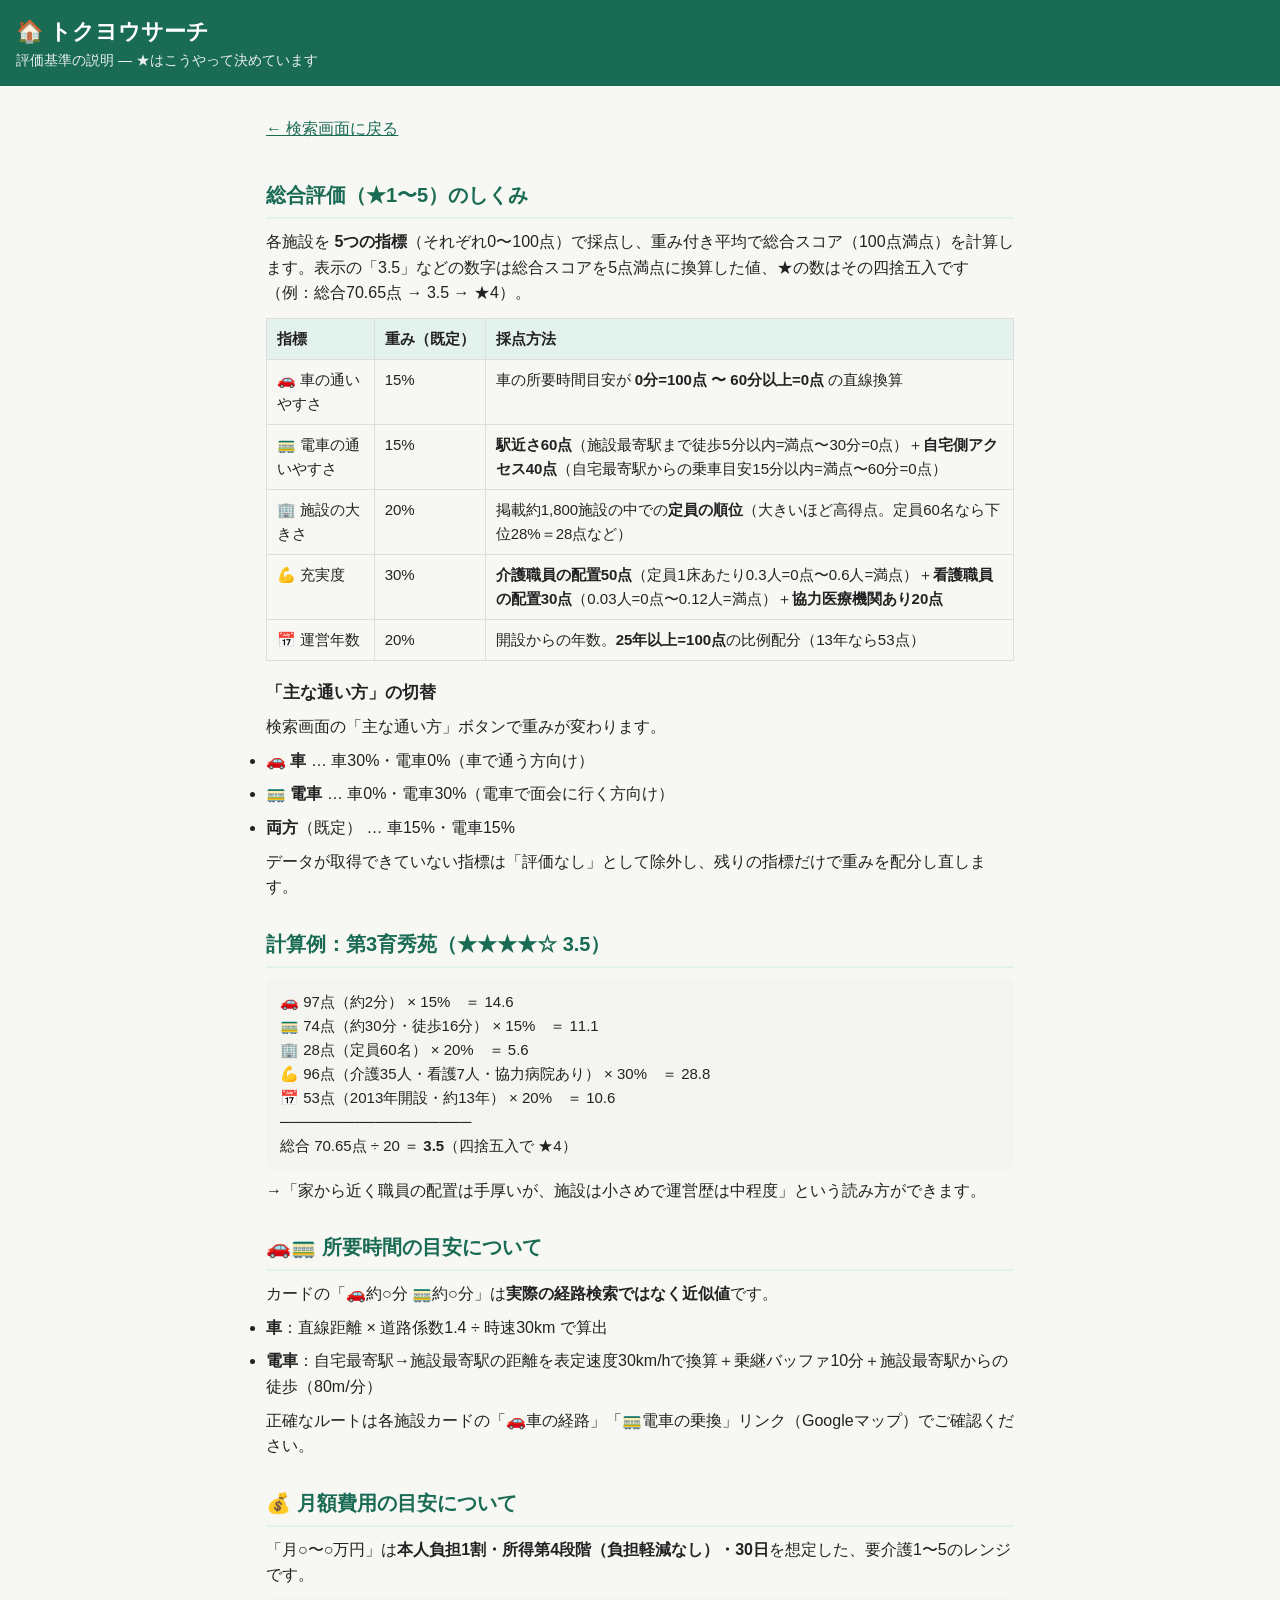
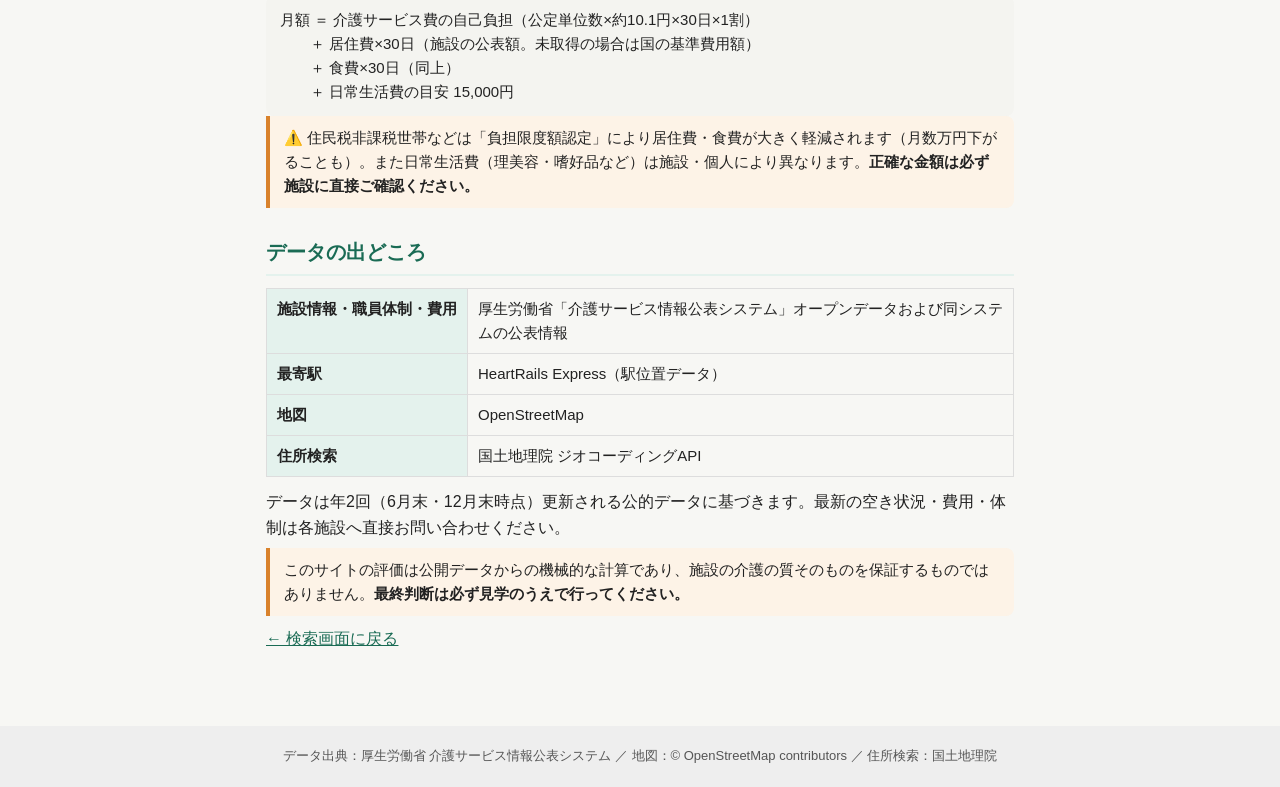
==== about.html @ 3d788d9f "評価基準ページとGoogleマップ経路リンクを追加 - about.html: 5指標の採点方法・計算例・費用の算出根拠・データ出典を全公開 - 各カードに「車の経路」「電車の乗換」リンク（Googl" ====
<!DOCTYPE html>
<html lang="ja">
<head>
<meta charset="UTF-8">
<meta name="viewport" content="width=device-width, initial-scale=1.0">
<meta name="robots" content="noindex, nofollow">
<title>評価基準の説明 — トクヨウサーチ</title>
<link rel="stylesheet" href="css/style.css">
<style>
  .doc { max-width: 780px; margin: 0 auto; padding: 20px 16px 40px; }
  .doc h2 { font-size: 20px; color: var(--primary); margin: 28px 0 10px; border-bottom: 2px solid var(--primary-light); padding-bottom: 6px; }
  .doc h3 { font-size: 17px; margin: 18px 0 6px; }
  .doc p, .doc li { font-size: 16px; margin: 8px 0; }
  .doc table { width: 100%; border-collapse: collapse; margin: 12px 0; font-size: 15px; }
  .doc th, .doc td { border: 1px solid var(--border); padding: 8px 10px; text-align: left; vertical-align: top; }
  .doc th { background: var(--primary-light); white-space: nowrap; }
  .doc .formula { background: #f4f4f0; border-radius: 8px; padding: 12px 14px; font-size: 15px; overflow-x: auto; }
  .doc .note { background: #fdf3e7; border-left: 4px solid var(--accent); padding: 10px 14px; border-radius: 0 8px 8px 0; font-size: 15px; }
  .back-link { display: inline-block; font-size: 16px; color: var(--primary); padding: 10px 0; }
</style>
</head>
<body>
<header class="site-header">
  <h1>🏠 トクヨウサーチ</h1>
  <p class="tagline">評価基準の説明 — ★はこうやって決めています</p>
</header>

<div class="doc">
<a class="back-link" href="index.html">← 検索画面に戻る</a>

<h2>総合評価（★1〜5）のしくみ</h2>
<p>各施設を <strong>5つの指標</strong>（それぞれ0〜100点）で採点し、重み付き平均で総合スコア（100点満点）を計算します。表示の「3.5」などの数字は総合スコアを5点満点に換算した値、★の数はその四捨五入です（例：総合70.65点 → 3.5 → ★4）。</p>

<table>
  <tr><th>指標</th><th>重み（既定）</th><th>採点方法</th></tr>
  <tr><td>🚗 車の通いやすさ</td><td>15%</td><td>車の所要時間目安が <strong>0分=100点 〜 60分以上=0点</strong> の直線換算</td></tr>
  <tr><td>🚃 電車の通いやすさ</td><td>15%</td><td><strong>駅近さ60点</strong>（施設最寄駅まで徒歩5分以内=満点〜30分=0点）＋<strong>自宅側アクセス40点</strong>（自宅最寄駅からの乗車目安15分以内=満点〜60分=0点）</td></tr>
  <tr><td>🏢 施設の大きさ</td><td>20%</td><td>掲載約1,800施設の中での<strong>定員の順位</strong>（大きいほど高得点。定員60名なら下位28%＝28点など）</td></tr>
  <tr><td>💪 充実度</td><td>30%</td><td><strong>介護職員の配置50点</strong>（定員1床あたり0.3人=0点〜0.6人=満点）＋<strong>看護職員の配置30点</strong>（0.03人=0点〜0.12人=満点）＋<strong>協力医療機関あり20点</strong></td></tr>
  <tr><td>📅 運営年数</td><td>20%</td><td>開設からの年数。<strong>25年以上=100点</strong>の比例配分（13年なら53点）</td></tr>
</table>

<h3>「主な通い方」の切替</h3>
<p>検索画面の「主な通い方」ボタンで重みが変わります。</p>
<ul>
  <li><strong>🚗 車</strong> … 車30%・電車0%（車で通う方向け）</li>
  <li><strong>🚃 電車</strong> … 車0%・電車30%（電車で面会に行く方向け）</li>
  <li><strong>両方</strong>（既定） … 車15%・電車15%</li>
</ul>
<p>データが取得できていない指標は「評価なし」として除外し、残りの指標だけで重みを配分し直します。</p>

<h2>計算例：第3育秀苑（★★★★☆ 3.5）</h2>
<div class="formula">
🚗 97点（約2分） × 15%　＝ 14.6<br>
🚃 74点（約30分・徒歩16分） × 15%　＝ 11.1<br>
🏢 28点（定員60名） × 20%　＝ 5.6<br>
💪 96点（介護35人・看護7人・協力病院あり） × 30%　＝ 28.8<br>
📅 53点（2013年開設・約13年） × 20%　＝ 10.6<br>
──────────────────<br>
総合 70.65点 ÷ 20 ＝ <strong>3.5</strong>（四捨五入で ★4）
</div>
<p>→「家から近く職員の配置は手厚いが、施設は小さめで運営歴は中程度」という読み方ができます。</p>

<h2>🚗🚃 所要時間の目安について</h2>
<p>カードの「🚗約○分 🚃約○分」は<strong>実際の経路検索ではなく近似値</strong>です。</p>
<ul>
  <li><strong>車</strong>：直線距離 × 道路係数1.4 ÷ 時速30km で算出</li>
  <li><strong>電車</strong>：自宅最寄駅→施設最寄駅の距離を表定速度30km/hで換算＋乗継バッファ10分＋施設最寄駅からの徒歩（80m/分）</li>
</ul>
<p>正確なルートは各施設カードの「🚗車の経路」「🚃電車の乗換」リンク（Googleマップ）でご確認ください。</p>

<h2>💰 月額費用の目安について</h2>
<p>「月○〜○万円」は<strong>本人負担1割・所得第4段階（負担軽減なし）・30日</strong>を想定した、要介護1〜5のレンジです。</p>
<div class="formula">
月額 ＝ 介護サービス費の自己負担（公定単位数×約10.1円×30日×1割）<br>
　　＋ 居住費×30日（施設の公表額。未取得の場合は国の基準費用額）<br>
　　＋ 食費×30日（同上）<br>
　　＋ 日常生活費の目安 15,000円
</div>
<div class="note">
⚠️ 住民税非課税世帯などは「負担限度額認定」により居住費・食費が大きく軽減されます（月数万円下がることも）。また日常生活費（理美容・嗜好品など）は施設・個人により異なります。<strong>正確な金額は必ず施設に直接ご確認ください。</strong>
</div>

<h2>データの出どころ</h2>
<table>
  <tr><th>施設情報・職員体制・費用</th><td>厚生労働省「介護サービス情報公表システム」オープンデータおよび同システムの公表情報</td></tr>
  <tr><th>最寄駅</th><td>HeartRails Express（駅位置データ）</td></tr>
  <tr><th>地図</th><td>OpenStreetMap</td></tr>
  <tr><th>住所検索</th><td>国土地理院 ジオコーディングAPI</td></tr>
</table>
<p>データは年2回（6月末・12月末時点）更新される公的データに基づきます。最新の空き状況・費用・体制は各施設へ直接お問い合わせください。</p>

<div class="note">
このサイトの評価は公開データからの機械的な計算であり、施設の介護の質そのものを保証するものではありません。<strong>最終判断は必ず見学のうえで行ってください。</strong>
</div>

<a class="back-link" href="index.html">← 検索画面に戻る</a>
</div>

<footer class="site-footer">
  <p>データ出典：厚生労働省 介護サービス情報公表システム ／ 地図：© OpenStreetMap contributors ／ 住所検索：国土地理院</p>
</footer>
</body>
</html>
---- css/style.css ----
/* トクヨウサーチ — 高齢者配慮: 16px以上・44pxタップ領域・AAコントラスト (NFR-02/03) */
* { box-sizing: border-box; margin: 0; padding: 0; }

:root {
  --primary: #1a6b54;
  --primary-light: #e4f2ed;
  --accent: #d9822b;
  --text: #222;
  --text-sub: #555;
  --bg: #f7f7f4;
  --card-bg: #fff;
  --border: #ddd;
  --star: #e8a013;
}

body {
  font-family: "Hiragino Kaku Gothic ProN", "Yu Gothic UI", "Meiryo", sans-serif;
  font-size: 16px;
  color: var(--text);
  background: var(--bg);
  line-height: 1.6;
}

.visually-hidden {
  position: absolute; width: 1px; height: 1px;
  clip: rect(0 0 0 0); overflow: hidden;
}

/* ---- ヘッダー ---- */
.site-header {
  background: var(--primary);
  color: #fff;
  padding: 14px 16px;
}
.site-header h1 { font-size: 22px; }
.tagline { font-size: 14px; opacity: 0.9; }
.header-row { display: flex; justify-content: space-between; align-items: center; gap: 12px; flex-wrap: wrap; }
.header-nav a {
  color: #fff;
  font-size: 15px;
  text-decoration: none;
  border: 1.5px solid rgba(255, 255, 255, 0.7);
  border-radius: 8px;
  padding: 8px 14px;
  min-height: 44px;
  display: inline-flex;
  align-items: center;
}
.header-nav a:hover { background: rgba(255, 255, 255, 0.15); }

/* ---- 検索パネル ---- */
.search-panel {
  background: #fff;
  padding: 12px 16px;
  border-bottom: 1px solid var(--border);
}
.address-row { display: flex; gap: 8px; max-width: 640px; }
#address-input {
  flex: 1;
  font-size: 16px;
  padding: 10px 12px;
  min-height: 44px;
  border: 2px solid var(--border);
  border-radius: 8px;
}
#address-input:focus { border-color: var(--primary); outline: none; }
#search-btn {
  font-size: 16px;
  font-weight: bold;
  min-height: 44px;
  padding: 0 20px;
  background: var(--primary);
  color: #fff;
  border: none;
  border-radius: 8px;
  cursor: pointer;
}
#search-btn:hover { background: #135843; }

.geo-message {
  margin-top: 8px;
  padding: 10px 12px;
  background: #fdf3e7;
  border: 1px solid var(--accent);
  border-radius: 8px;
  font-size: 15px;
}
.geo-message button {
  display: block;
  width: 100%;
  text-align: left;
  font-size: 15px;
  padding: 8px 10px;
  margin-top: 6px;
  min-height: 44px;
  background: #fff;
  border: 1px solid var(--border);
  border-radius: 6px;
  cursor: pointer;
}
.geo-message button:hover { background: var(--primary-light); }

.controls {
  display: flex;
  flex-wrap: wrap;
  gap: 14px 24px;
  margin-top: 12px;
  align-items: center;
}
.control-group { display: flex; align-items: center; gap: 8px; }
.control-label { font-size: 14px; color: var(--text-sub); font-weight: bold; white-space: nowrap; }

.seg { display: inline-flex; border: 2px solid var(--primary); border-radius: 8px; overflow: hidden; }
.seg button {
  font-size: 15px;
  padding: 8px 14px;
  min-height: 44px;
  min-width: 44px;
  border: none;
  background: #fff;
  color: var(--primary);
  cursor: pointer;
  border-right: 1px solid var(--primary-light);
}
.seg button:last-child { border-right: none; }
.seg button.active { background: var(--primary); color: #fff; font-weight: bold; }

#sort-select {
  font-size: 15px;
  min-height: 44px;
  padding: 8px;
  border: 2px solid var(--border);
  border-radius: 8px;
  background: #fff;
}

/* ---- 地図 ---- */
#map {
  height: 420px;
  border-bottom: 3px solid var(--primary);
}

/* ---- 結果一覧 ---- */
.result-section { max-width: 860px; margin: 0 auto; padding: 16px; }
#result-count { font-size: 18px; margin-bottom: 12px; }

.facility-card {
  background: var(--card-bg);
  border: 1px solid var(--border);
  border-radius: 12px;
  padding: 14px 16px;
  margin-bottom: 12px;
  cursor: pointer;
  transition: box-shadow 0.15s, border-color 0.15s;
}
.facility-card:hover, .facility-card.highlighted {
  border-color: var(--primary);
  box-shadow: 0 2px 10px rgba(26, 107, 84, 0.25);
}
.card-top { display: flex; justify-content: space-between; align-items: baseline; gap: 8px; flex-wrap: wrap; }
.card-name { font-size: 18px; font-weight: bold; color: var(--primary); }
.card-stars { font-size: 16px; color: var(--star); white-space: nowrap; font-weight: bold; }
.card-stars .score-num { color: var(--text-sub); font-size: 14px; font-weight: normal; }
.card-access { font-size: 16px; margin-top: 4px; }
.card-access .dist { color: var(--text-sub); font-size: 14px; }
.card-info { font-size: 15px; color: var(--text-sub); margin-top: 4px; }
.card-links { margin-top: 8px; display: flex; gap: 12px; flex-wrap: wrap; }
.card-links a {
  font-size: 15px;
  color: var(--primary);
  text-decoration: underline;
  padding: 6px 0;
  display: inline-block;
}

/* ---- チェック・メモ ---- */
.facility-card.fav { border-color: var(--star); box-shadow: 0 2px 8px rgba(232, 160, 19, 0.3); background: #fffbf0; }
.facility-card.ng { opacity: 0.55; background: #f2f2f2; }
.card-marks { display: flex; gap: 8px; margin-top: 10px; flex-wrap: wrap; }
.mark-btn {
  font-size: 15px;
  padding: 8px 14px;
  min-height: 44px;
  background: #fff;
  border: 2px solid var(--border);
  border-radius: 8px;
  cursor: pointer;
  color: var(--text);
}
.mark-btn:hover { border-color: var(--primary); }
.mark-btn.mark-fav.on { background: #fff3d1; border-color: var(--star); font-weight: bold; }
.mark-btn.mark-ng.on { background: #fde3dc; border-color: #b3472f; font-weight: bold; }
.mark-btn.memo-toggle.on { border-color: var(--primary); background: var(--primary-light); }
.memo-area { margin-top: 8px; }
.memo-area textarea {
  width: 100%;
  font-size: 16px;
  font-family: inherit;
  padding: 10px;
  border: 2px solid var(--border);
  border-radius: 8px;
  resize: vertical;
}
.memo-area textarea:focus { border-color: var(--primary); outline: none; }

.empty-message {
  padding: 24px;
  text-align: center;
  color: var(--text-sub);
  background: #fff;
  border-radius: 12px;
}
.empty-message button {
  font-size: 16px;
  margin-top: 10px;
  padding: 10px 20px;
  min-height: 44px;
  background: var(--primary);
  color: #fff;
  border: none;
  border-radius: 8px;
  cursor: pointer;
}

/* ---- フッター ---- */
.site-footer {
  margin-top: 24px;
  padding: 16px;
  background: #eee;
  font-size: 13px;
  color: var(--text-sub);
  text-align: center;
}
.site-footer p { margin: 4px 0; }

/* ---- 地図ポップアップ ---- */
.leaflet-popup-content { font-size: 15px; line-height: 1.5; }
.leaflet-popup-content .popup-name { font-weight: bold; font-size: 16px; }

@media (max-width: 600px) {
  #map { height: 320px; }
  .controls { gap: 10px; }
  .seg button { padding: 8px 10px; }
}
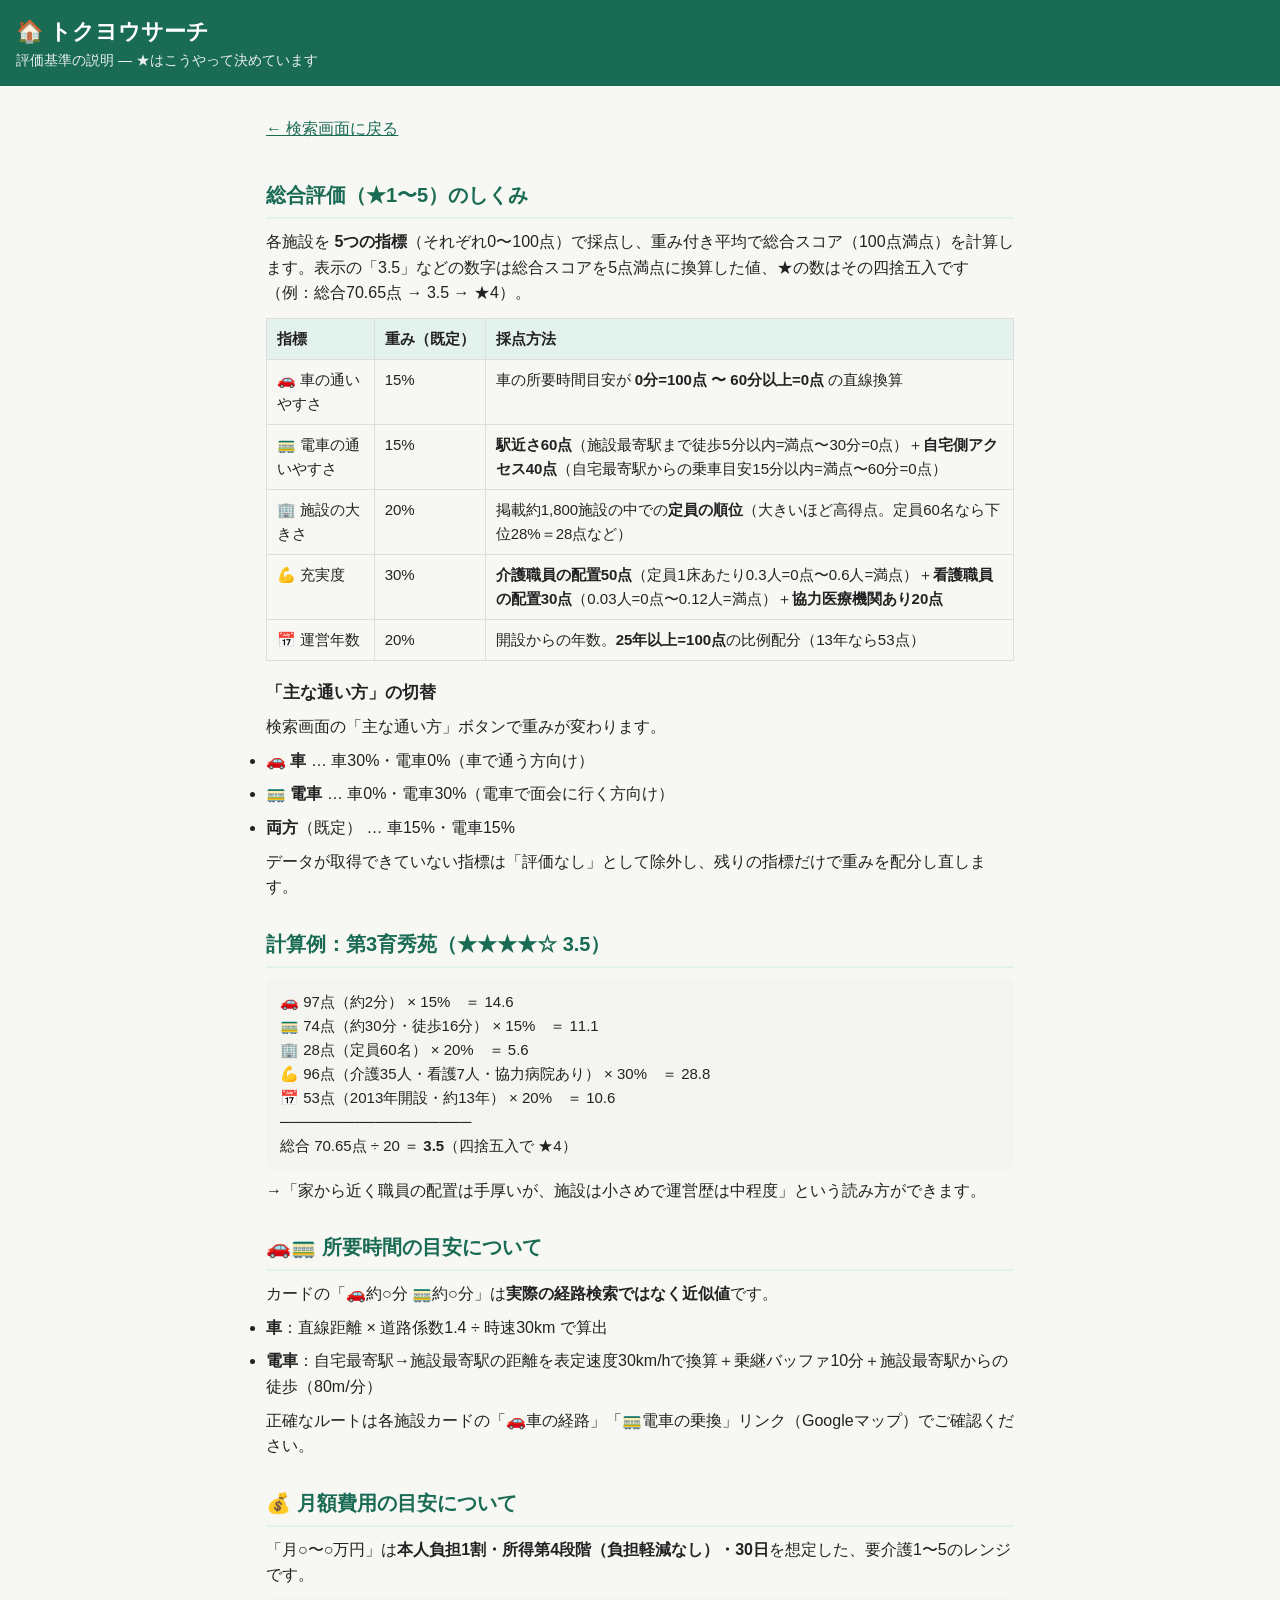
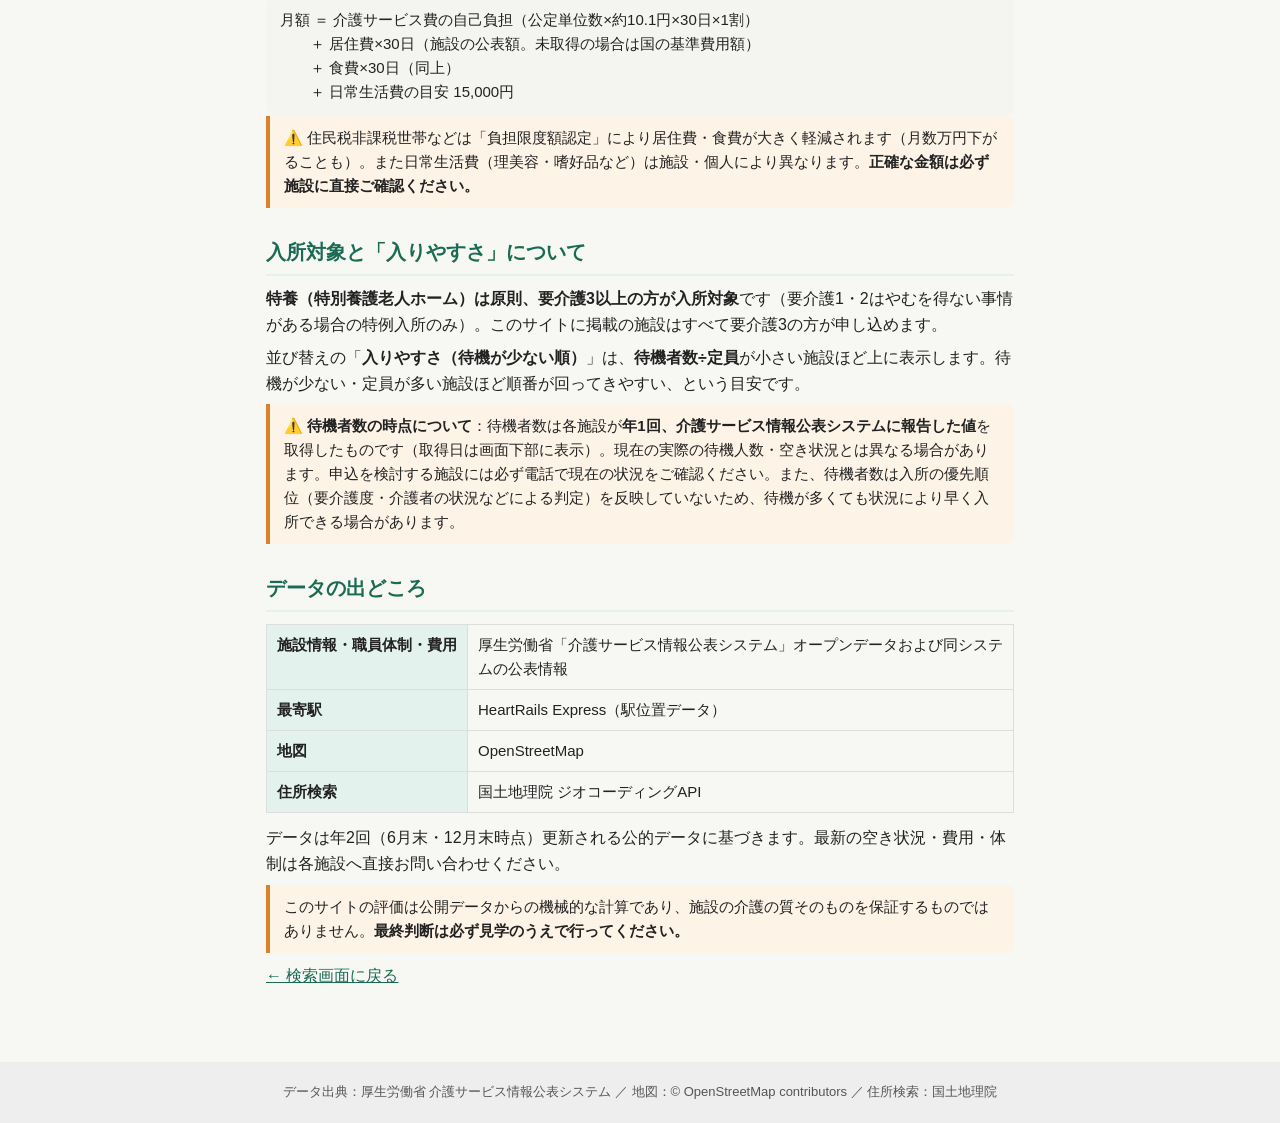
==== commit 5fd921d6: "入りやすさ順・待機者数の時点表記・バス対応表記を追加 - 並び替えに「入りやすさ（待機が少ない順）」（待機者数÷定員） - 待機者数・費用の取得日と年次報告値である旨をフッターとabout.htmlに" ====
--- a/about.html
+++ b/about.html
@@ -81,6 +81,13 @@
 ⚠️ 住民税非課税世帯などは「負担限度額認定」により居住費・食費が大きく軽減されます（月数万円下がることも）。また日常生活費（理美容・嗜好品など）は施設・個人により異なります。<strong>正確な金額は必ず施設に直接ご確認ください。</strong>
 </div>
 
+<h2>入所対象と「入りやすさ」について</h2>
+<p><strong>特養（特別養護老人ホーム）は原則、要介護3以上の方が入所対象</strong>です（要介護1・2はやむを得ない事情がある場合の特例入所のみ）。このサイトに掲載の施設はすべて要介護3の方が申し込めます。</p>
+<p>並び替えの「<strong>入りやすさ（待機が少ない順）</strong>」は、<strong>待機者数÷定員</strong>が小さい施設ほど上に表示します。待機が少ない・定員が多い施設ほど順番が回ってきやすい、という目安です。</p>
+<div class="note">
+⚠️ <strong>待機者数の時点について</strong>：待機者数は各施設が<strong>年1回、介護サービス情報公表システムに報告した値</strong>を取得したものです（取得日は画面下部に表示）。現在の実際の待機人数・空き状況とは異なる場合があります。申込を検討する施設には必ず電話で現在の状況をご確認ください。また、待機者数は入所の優先順位（要介護度・介護者の状況などによる判定）を反映していないため、待機が多くても状況により早く入所できる場合があります。
+</div>
+
 <h2>データの出どころ</h2>
 <table>
   <tr><th>施設情報・職員体制・費用</th><td>厚生労働省「介護サービス情報公表システム」オープンデータおよび同システムの公表情報</td></tr>
